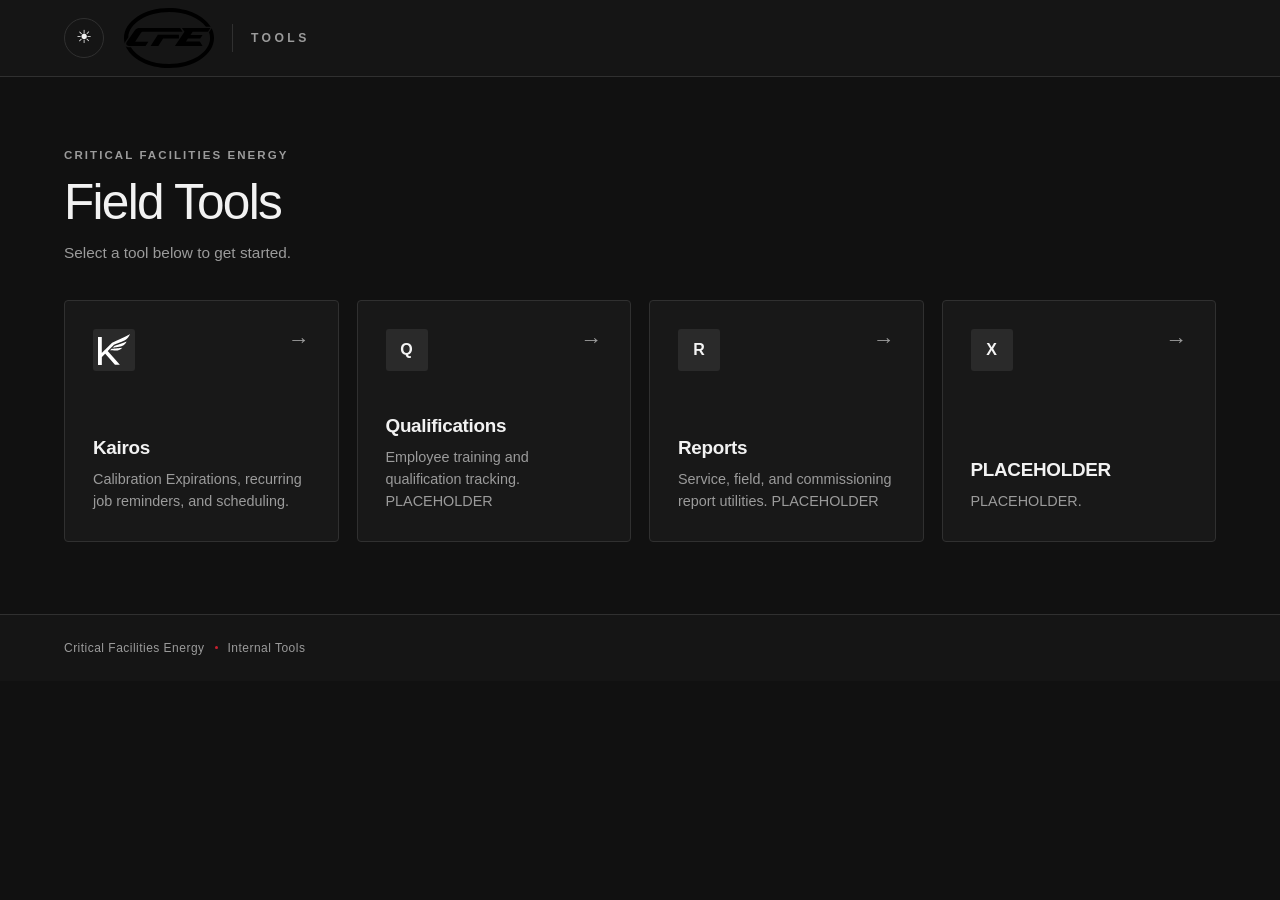
==== index.html @ b0e008b9 "Update logo image source in index.html" ====
<!DOCTYPE html>
<html lang="en">
<head>
    <meta charset="UTF-8">
    <meta name="viewport" content="width=device-width, initial-scale=1.0">

    <title>CFE Tools</title>

    <link rel="stylesheet" href="css/style.css">

    <script>
        const savedTheme = localStorage.getItem("cfe-theme");

        if (savedTheme === "light" || savedTheme === "dark") {
            document.documentElement.setAttribute("data-theme", savedTheme);
        }
    </script>
</head>

<body>

    <header class="site-header">
        <div class="container header-content">

            <button
                class="theme-toggle"
                id="theme-toggle"
                type="button"
                aria-label="Switch to light mode"
                title="Switch theme"
            >
                <span class="theme-icon sun-icon" aria-hidden="true">☀</span>
                <span class="theme-icon moon-icon" aria-hidden="true">☾</span>
            </button>

            <div class="brand">
                <img src="assets/CFEBlack.svg" alt="CFE" class="cfe-logo">
                
                <span class="brand-divider"></span>

                <span class="site-name">TOOLS</span>
            </div>

        </div>
    </header>


    <main class="container">

        <section class="intro">
            <p class="eyebrow">CRITICAL FACILITIES ENERGY</p>
            <h1>Field Tools</h1>
            <p class="intro-description">
                Select a tool below to get started.
            </p>
        </section>


        <section class="tools-grid">

            <a href="kairos/" class="tool-card">
                <div class="tool-card-top">
                    <div class="tool-icon"><img src="assets/Kairos/kairos-w.svg" style="padding: 5px;" alt="Kairos"></div>
                    <span class="arrow" aria-hidden="true">→</span>
                </div>

                <div class="tool-content">
                    <h2>Kairos</h2>
                    <p>
                        Calibration Expirations, recurring job reminders, and scheduling.
                    </p>
                </div>
            </a>


            <a href="#" class="tool-card">
                <div class="tool-card-top">
                    <div class="tool-icon">Q</div>
                    <span class="arrow" aria-hidden="true">→</span>
                </div>

                <div class="tool-content">
                    <h2>Qualifications</h2>
                    <p>
                        Employee training and qualification tracking. PLACEHOLDER
                    </p>
                </div>
            </a>


            <a href="#" class="tool-card">
                <div class="tool-card-top">
                    <div class="tool-icon">R</div>
                    <span class="arrow" aria-hidden="true">→</span>
                </div>

                <div class="tool-content">
                    <h2>Reports</h2>
                    <p>
                        Service, field, and commissioning report utilities. PLACEHOLDER
                    </p>
                </div>
            </a>


            <a href="#" class="tool-card">
                <div class="tool-card-top">
                    <div class="tool-icon">X</div>
                    <span class="arrow" aria-hidden="true">→</span>
                </div>

                <div class="tool-content">
                    <h2>PLACEHOLDER</h2>
                    <p>
                        PLACEHOLDER.
                    </p>
                </div>
            </a>

        </section>

    </main>


    <footer class="site-footer">
        <div class="container footer-content">
            <span>Critical Facilities Energy</span>
            <span class="footer-dot"></span>
            <span>Internal Tools</span>
        </div>
    </footer>

    <script src="js/script.js"></script>
</body>
</html>
---- css/style.css ----
/* ==================================================
   CFE Tools Hub
   Light + Dark mode
   Dark mode is the default.
================================================== */

:root {
    --cfe-red: #c9202f;

    --black: #111111;
    --charcoal: #1c1c1c;
    --dark-gray: #333333;
    --mid-gray: #777777;
    --light-gray: #d9d9d9;
    --lighter-gray: #e9e9e9;
    --off-white: #f6f6f6;
    --white: #ffffff;

    --page-width: 1200px;

    /* Theme colors - dark by default */
    --page-bg: #111111;
    --surface: #181818;
    --surface-hover: #1d1d1d;
    --header-bg: #151515;
    --footer-bg: #151515;

    --text-primary: #f2f2f2;
    --text-secondary: #9b9b9b;

    --border: #303030;
    --border-hover: #6b6b6b;

    --icon-bg: #2a2a2a;
    --icon-text: #f4f4f4;

    --shadow: rgba(0, 0, 0, 0.28);
}


/* ==================================================
   Light Theme
   Existing light-mode styling is preserved.
================================================== */

html[data-theme="light"] {
    --page-bg: var(--off-white);
    --surface: var(--white);
    --surface-hover: var(--white);
    --header-bg: var(--white);
    --footer-bg: var(--white);

    --text-primary: var(--black);
    --text-secondary: var(--mid-gray);

    --border: var(--light-gray);
    --border-hover: var(--dark-gray);

    --icon-bg: var(--charcoal);
    --icon-text: var(--white);

    --shadow: rgba(0, 0, 0, 0.05);
}


/* ==================================================
   Reset / Base
================================================== */

* {
    box-sizing: border-box;
}

html {
    scroll-behavior: smooth;
    color-scheme: dark;
}

html[data-theme="light"] {
    color-scheme: light;
}

body {
    margin: 0;

    font-family:
        "Montserrat",
        "Segoe UI",
        Arial,
        Helvetica,
        sans-serif;

    background: var(--page-bg);
    color: var(--text-primary);

    transition:
        background-color 180ms ease,
        color 180ms ease;
}

.container {
    width: min(90%, var(--page-width));
    margin: 0 auto;
}


/* ==================================================
   Header
================================================== */

.site-header {
    background: var(--header-bg);
    border-bottom: 1px solid var(--border);

    transition:
        background-color 180ms ease,
        border-color 180ms ease;
}

.header-content {
    min-height: 76px;

    display: flex;
    align-items: center;
    gap: 20px;
}


/* ==================================================
   Theme Toggle
================================================== */

.theme-toggle {
    width: 40px;
    height: 40px;

    flex: 0 0 40px;

    display: grid;
    place-items: center;

    padding: 0;

    background: transparent;
    color: var(--text-primary);

    border: 1px solid var(--border);
    border-radius: 50%;

    cursor: pointer;

    transition:
        color 180ms ease,
        border-color 180ms ease,
        background-color 180ms ease,
        transform 180ms ease;
}

.theme-toggle:hover {
    border-color: var(--cfe-red);
    color: var(--cfe-red);
    transform: translateY(-1px);
}

.theme-toggle:focus-visible {
    outline: 2px solid var(--cfe-red);
    outline-offset: 3px;
}

.theme-icon {
    grid-area: 1 / 1;

    font-size: 1.1rem;
    line-height: 1;

    transition:
        opacity 160ms ease,
        transform 220ms ease;
}

/* Dark mode shows the sun because clicking it switches to light mode. */
.sun-icon {
    opacity: 1;
    transform: rotate(0deg) scale(1);
}

.moon-icon {
    opacity: 0;
    transform: rotate(-20deg) scale(0.7);
}

html[data-theme="light"] .sun-icon {
    opacity: 0;
    transform: rotate(20deg) scale(0.7);
}

html[data-theme="light"] .moon-icon {
    opacity: 1;
    transform: rotate(0deg) scale(1);
}


/* ==================================================
   Branding
================================================== */

.brand {
    display: flex;
    align-items: center;
    gap: 18px;
}

.brand-mark {
    display: flex;
    align-items: center;
    justify-content: center;

    min-width: 74px;
    height: 42px;

    padding: 0 12px;

    background: var(--icon-bg);
    color: var(--icon-text);

    border-radius: 3px;

    font-size: 1rem;
    font-weight: 700;
    letter-spacing: 0.08em;

    transition:
        background-color 180ms ease,
        color 180ms ease;
}

.cfe-logo {
    display: block;
    width: 90px;
    height: auto;
}

.brand-divider {
    width: 1px;
    height: 28px;

    background: var(--border);

    transition: background-color 180ms ease;
}

.site-name {
    color: var(--text-secondary);

    font-size: 0.76rem;
    font-weight: 600;
    letter-spacing: 0.28em;

    transition: color 180ms ease;
}


/* ==================================================
   Intro
================================================== */

.intro {
    padding: 72px 0 34px;
}

.eyebrow {
    margin: 0 0 12px;

    color: var(--text-secondary);

    font-size: 0.72rem;
    font-weight: 600;
    letter-spacing: 0.18em;

    transition: color 180ms ease;
}

.intro h1 {
    margin: 0 0 10px;

    color: var(--text-primary);

    font-size: clamp(2.1rem, 4vw, 3.1rem);
    font-weight: 400;
    letter-spacing: -0.035em;

    transition: color 180ms ease;
}

.intro-description {
    margin: 0;

    color: var(--text-secondary);

    font-size: 0.96rem;
    line-height: 1.6;

    transition: color 180ms ease;
}


/* ==================================================
   Tool Grid
================================================== */

.tools-grid {
    display: grid;

    grid-template-columns:
        repeat(auto-fit, minmax(250px, 1fr));

    gap: 18px;

    padding-bottom: 72px;
}


/* ==================================================
   Tool Cards
================================================== */

.tool-card {
    position: relative;
    overflow: hidden;

    min-height: 215px;

    display: flex;
    flex-direction: column;
    justify-content: space-between;

    padding: 28px;

    background: var(--surface);

    border: 1px solid var(--border);
    border-radius: 4px;

    color: var(--text-primary);
    text-decoration: none;

    transition:
        background-color 180ms ease,
        color 180ms ease,
        transform 180ms ease,
        border-color 180ms ease,
        box-shadow 180ms ease;
}

.tool-card::after {
    content: "";

    position: absolute;

    left: 28px;
    bottom: 0;

    width: 0;
    height: 3px;

    background: var(--cfe-red);

    transition: width 220ms ease;
}

.tool-card:hover {
    transform: translateY(-2px);

    background: var(--surface-hover);
    border-color: var(--border-hover);

    box-shadow:
        0 8px 24px var(--shadow);
}

.tool-card:hover::after {
    width: 48px;
}


/* ==================================================
   Card Header
================================================== */

.tool-card-top {
    display: flex;
    align-items: flex-start;
    justify-content: space-between;
}

.tool-icon {
    width: 42px;
    height: 42px;

    display: flex;
    align-items: center;
    justify-content: center;

    background: var(--icon-bg);
    color: var(--icon-text);

    border-radius: 3px;

    font-size: 1rem;
    font-weight: 600;

    transition:
        background 180ms ease,
        color 180ms ease;
}

.arrow {
    color: var(--text-secondary);

    font-size: 1.35rem;
    line-height: 1;

    transition:
        color 180ms ease,
        transform 180ms ease;
}

.tool-card:hover .tool-icon {
    background: var(--cfe-red);
    color: var(--white);
}

.tool-card:hover .arrow {
    color: var(--cfe-red);
    transform: translateX(4px);
}


/* ==================================================
   Card Content
================================================== */

.tool-content {
    margin-top: 44px;
}

.tool-content h2 {
    margin: 0 0 9px;

    color: var(--text-primary);

    font-size: 1.18rem;
    font-weight: 600;
    letter-spacing: -0.015em;

    transition: color 180ms ease;
}

.tool-content p {
    margin: 0;

    color: var(--text-secondary);

    font-size: 0.9rem;
    line-height: 1.55;

    transition: color 180ms ease;
}


/* ==================================================
   Footer
================================================== */

.site-footer {
    background: var(--footer-bg);
    border-top: 1px solid var(--border);

    transition:
        background-color 180ms ease,
        border-color 180ms ease;
}

.footer-content {
    min-height: 66px;

    display: flex;
    align-items: center;
    gap: 10px;

    color: var(--text-secondary);

    font-size: 0.75rem;
    letter-spacing: 0.04em;

    transition: color 180ms ease;
}

.footer-dot {
    width: 3px;
    height: 3px;

    background: var(--cfe-red);
    border-radius: 50%;
}


/* ==================================================
   Accessibility
================================================== */

.tool-card:focus-visible {
    outline: 2px solid var(--cfe-red);
    outline-offset: 3px;
}


/* ==================================================
   Mobile
================================================== */

@media (max-width: 600px) {

    .header-content {
        min-height: 68px;
        gap: 14px;
    }

    .theme-toggle {
        width: 36px;
        height: 36px;

        flex-basis: 36px;
    }

    .brand {
        gap: 14px;
    }

    .brand-mark {
        min-width: 66px;
        height: 38px;
    }

    .brand-divider {
        height: 24px;
    }

    .intro {
        padding: 52px 0 28px;
    }

    .tools-grid {
        grid-template-columns: 1fr;
        padding-bottom: 52px;
    }

    .tool-card {
        min-height: 195px;
        padding: 24px;
    }

    .tool-card::after {
        left: 24px;
    }

    .footer-content {
        flex-wrap: wrap;
    }
}
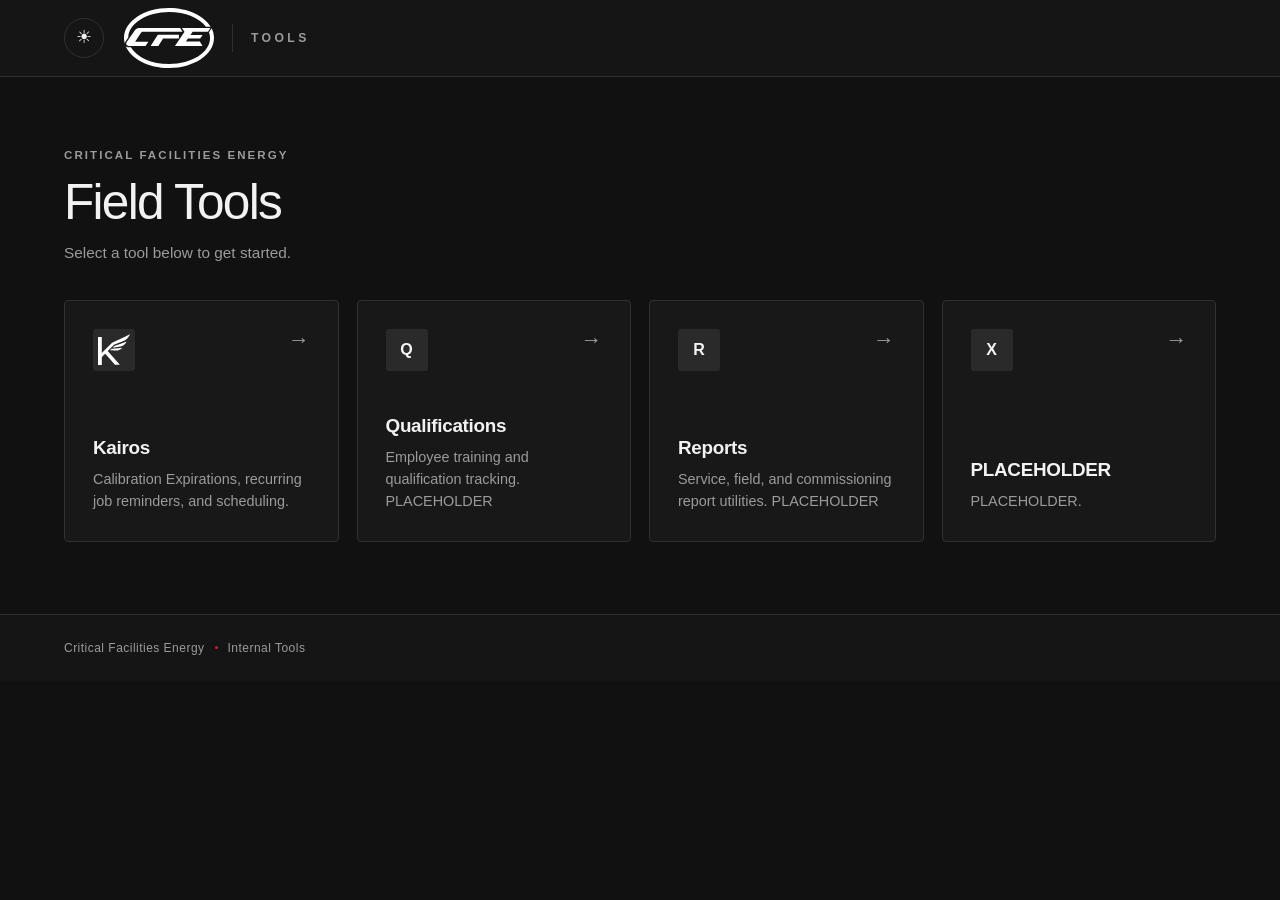
==== commit c6112106: "Update index.html" ====
--- a/index.html
+++ b/index.html
@@ -58,7 +58,7 @@
 
         <section class="tools-grid">
 
-            <a href="kairos/" class="tool-card">
+            <a href="kairos.cfetools.com" class="tool-card">
                 <div class="tool-card-top">
                     <div class="tool-icon"><img src="assets/Kairos/kairos-w.svg" style="padding: 5px;" alt="Kairos"></div>
                     <span class="arrow" aria-hidden="true">→</span>
--- a/css/style.css
+++ b/css/style.css
@@ -235,9 +235,17 @@
 }
 
 .cfe-logo {
-    display: block;
+	display: block;
     width: 90px;
     height: auto;
+    filter: invert(1);
+}
+
+html[data-theme="light"] .cfe-logo {
+	display: block;
+    width: 90px;
+    height: auto;
+    filter: none;
 }
 
 .brand-divider {
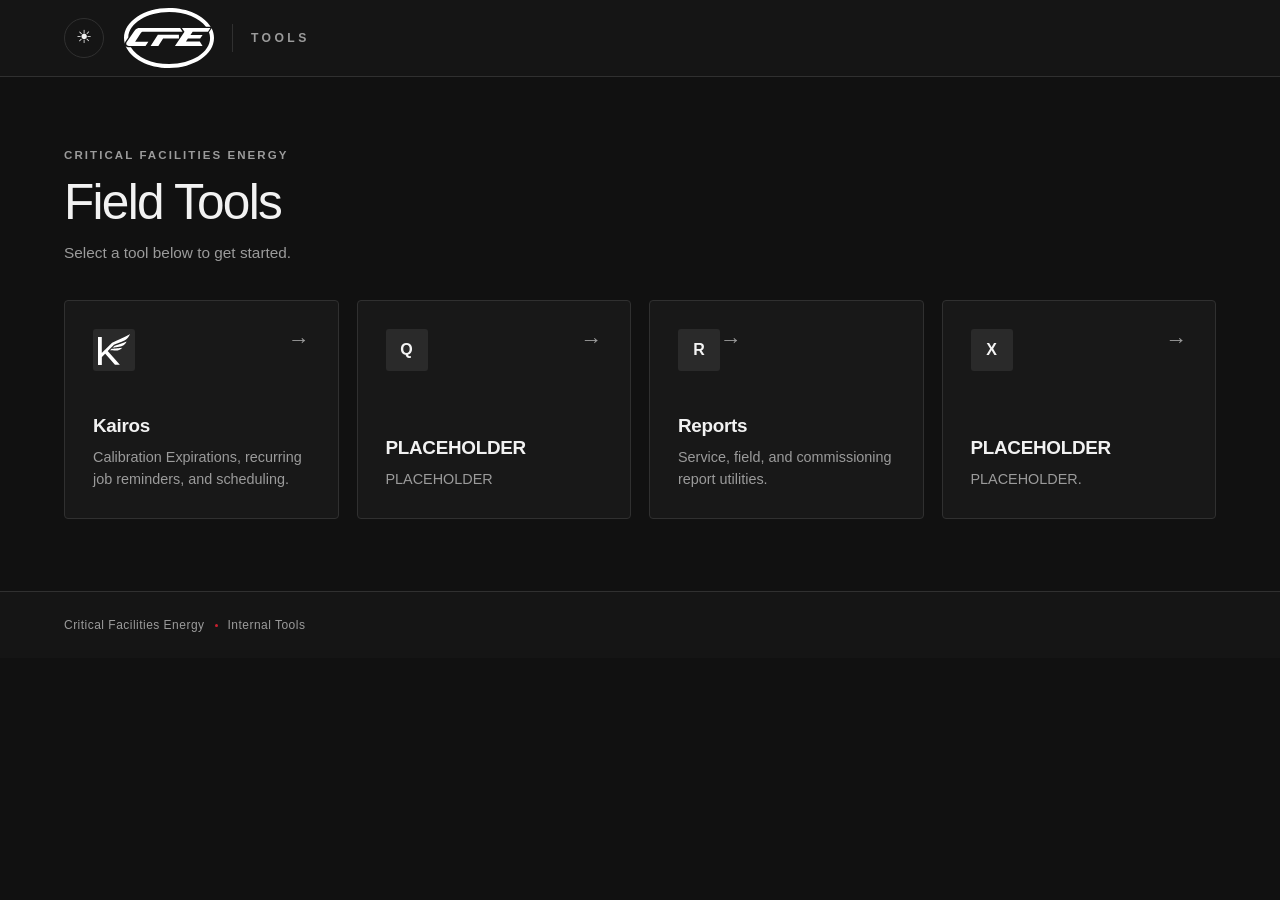
==== commit dd1531eb: "Report Accordion" ====
--- a/index.html
+++ b/index.html
@@ -58,7 +58,7 @@
 
         <section class="tools-grid">
 
-            <a href="kairos.cfetools.com" class="tool-card">
+            <a href="https://kairos.cfetools.com/" class="tool-card">
                 <div class="tool-card-top">
                     <div class="tool-icon"><img src="assets/Kairos/kairos-w.svg" style="padding: 5px;" alt="Kairos"></div>
                     <span class="arrow" aria-hidden="true">→</span>
@@ -80,15 +80,21 @@
                 </div>
 
                 <div class="tool-content">
-                    <h2>Qualifications</h2>
+                    <h2>PLACEHOLDER</h2>
                     <p>
-                        Employee training and qualification tracking. PLACEHOLDER
+                        PLACEHOLDER
                     </p>
                 </div>
             </a>
 
 
-            <a href="#" class="tool-card">
+            <button
+                class="tool-card tool-card-button reports-toggle"
+                id="reports-toggle"
+                type="button"
+                aria-expanded="false"
+                aria-controls="reports-dropdown"
+            >
                 <div class="tool-card-top">
                     <div class="tool-icon">R</div>
                     <span class="arrow" aria-hidden="true">→</span>
@@ -97,10 +103,31 @@
                 <div class="tool-content">
                     <h2>Reports</h2>
                     <p>
-                        Service, field, and commissioning report utilities. PLACEHOLDER
+                        Service, field, and commissioning report utilities.
                     </p>
                 </div>
-            </a>
+            </button>
+
+
+            <div class="reports-dropdown" id="reports-dropdown" hidden>
+                <div class="reports-subgrid">
+
+                    <a href="https://cfetools.com/reports/hyper/" class="tool-card report-card">
+                        <div class="tool-card-top">
+                            <div class="tool-icon"><img src="assets/hyper-smallw.svg" style="padding: 5px;" alt="Hyper"></div>
+                            <span class="arrow" aria-hidden="true">→</span>
+                        </div>
+
+                        <div class="tool-content">
+                            <h2>Hyper Daily Report</h2>
+                            <p>
+                                Hyper service daily field reporting.
+                            </p>
+                        </div>
+                    </a>
+
+                </div>
+            </div>
 
 
             <a href="#" class="tool-card">
--- a/css/style.css
+++ b/css/style.css
@@ -576,3 +576,44 @@
         flex-wrap: wrap;
     }
 }
+
+/* ==================================================
+   Expandable Reports
+================================================== */
+
+.tool-card-button {
+    width: 100%;
+    font: inherit;
+    text-align: left;
+    cursor: pointer;
+}
+
+.reports-toggle.is-open {
+    border-color: var(--cfe-red);
+}
+
+.reports-toggle.is-open .arrow {
+    color: var(--cfe-red);
+    transform: rotate(90deg);
+}
+
+.reports-dropdown {
+    grid-column: 1 / -1;
+    padding: 4px 0 8px;
+}
+
+.reports-subgrid {
+    display: grid;
+    grid-template-columns: repeat(auto-fill, minmax(250px, 280px));
+    gap: 18px;
+}
+
+.report-card {
+    min-height: 190px;
+}
+
+@media (max-width: 600px) {
+    .reports-subgrid {
+        grid-template-columns: 1fr;
+    }
+}
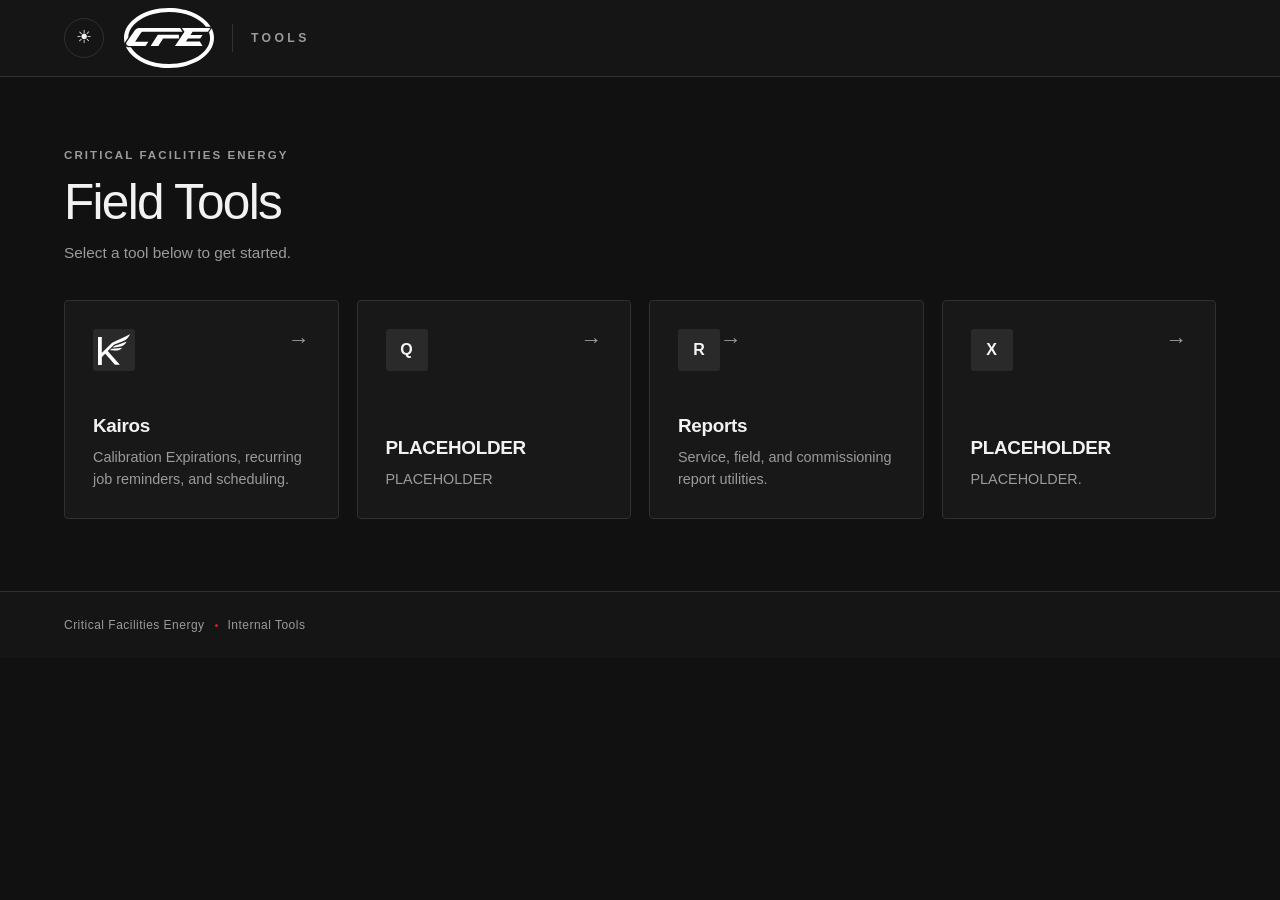
==== commit b04053d3: "Updated Cards, and Hyper Assets" ====
--- a/index.html
+++ b/index.html
@@ -89,11 +89,12 @@
 
 
             <button
-                class="tool-card tool-card-button reports-toggle"
+                class="tool-card tool-card-button tool-expander"
                 id="reports-toggle"
                 type="button"
+                data-panel="reports-panel"
                 aria-expanded="false"
-                aria-controls="reports-dropdown"
+                aria-controls="reports-panel"
             >
                 <div class="tool-card-top">
                     <div class="tool-icon">R</div>
@@ -108,28 +109,6 @@
                 </div>
             </button>
 
-
-            <div class="reports-dropdown" id="reports-dropdown" hidden>
-                <div class="reports-subgrid">
-
-                    <a href="https://cfetools.com/reports/hyper/" class="tool-card report-card">
-                        <div class="tool-card-top">
-                            <div class="tool-icon"><img src="assets/hyper-smallw.svg" style="padding: 5px;" alt="Hyper"></div>
-                            <span class="arrow" aria-hidden="true">→</span>
-                        </div>
-
-                        <div class="tool-content">
-                            <h2>Hyper Daily Report</h2>
-                            <p>
-                                Hyper service daily field reporting.
-                            </p>
-                        </div>
-                    </a>
-
-                </div>
-            </div>
-
-
             <a href="#" class="tool-card">
                 <div class="tool-card-top">
                     <div class="tool-icon">X</div>
@@ -143,6 +122,29 @@
                     </p>
                 </div>
             </a>
+			
+			
+			<div class="tool-panel" id="reports-panel" aria-hidden="true" hidden>
+                <div class="tool-panel-inner">
+                    <div class="reports-subgrid">
+
+                        <a href="https://cfetools.com/reports/hyper/" class="tool-card report-card">
+                            <div class="tool-card-top">
+                                <div class="tool-icon"><img src="assets/hyper-smallw.svg" style="padding: 5px;" alt="Hyper"></div>
+                                <span class="arrow" aria-hidden="true">→</span>
+                            </div>
+
+                            <div class="tool-content">
+                                <h2>Hyper Reports</h2>
+                                <p>
+                                    Hyper service daily field reporting.
+                                </p>
+                            </div>
+                        </a>
+
+                    </div>
+                </div>
+            </div>
 
         </section>
 
--- a/css/style.css
+++ b/css/style.css
@@ -578,33 +578,71 @@
 }
 
 /* ==================================================
-   Expandable Reports
-================================================== */
-
+   Expandable Tool Row Panels
+================================================== */
+
+/* Any card can become an expander by adding .tool-expander and a
+   data-panel attribute that points to a .tool-panel element. */
 .tool-card-button {
     width: 100%;
+    min-height: 215px;
+
     font: inherit;
     text-align: left;
     cursor: pointer;
 }
 
-.reports-toggle.is-open {
+.tool-expander.is-open {
     border-color: var(--cfe-red);
 }
 
-.reports-toggle.is-open .arrow {
+.tool-expander.is-open .arrow {
     color: var(--cfe-red);
     transform: rotate(90deg);
 }
 
-.reports-dropdown {
+/* The panel spans the complete grid width. JavaScript moves it after
+   the final card in the selected card's current row, so the same
+   behavior works at every responsive breakpoint. */
+.tool-panel {
     grid-column: 1 / -1;
-    padding: 4px 0 8px;
-}
-
+
+    height: 0;
+    min-width: 0;
+    margin-top: -18px;
+
+    overflow: hidden;
+    opacity: 0;
+
+    transition:
+        height 380ms cubic-bezier(0.22, 1, 0.36, 1),
+        margin-top 380ms cubic-bezier(0.22, 1, 0.36, 1),
+        opacity 200ms ease;
+}
+
+.tool-panel.is-open {
+    margin-top: 0;
+    opacity: 1;
+}
+
+.tool-panel-inner {
+    padding: 18px;
+
+    background: var(--header-bg);
+    border: 1px solid var(--border);
+    border-radius: 4px;
+
+    transition:
+        background-color 180ms ease,
+        border-color 180ms ease;
+}
+
+/* auto-fill intentionally keeps empty column tracks. With only one
+   report today, Hyper remains the same approximate width as a normal
+   tool card instead of stretching across the entire window. */
 .reports-subgrid {
     display: grid;
-    grid-template-columns: repeat(auto-fill, minmax(250px, 280px));
+    grid-template-columns: repeat(auto-fill, minmax(250px, 1fr));
     gap: 18px;
 }
 
@@ -613,7 +651,17 @@
 }
 
 @media (max-width: 600px) {
+    .tool-card-button {
+        min-height: 195px;
+    }
+
+    .tool-panel-inner {
+        padding: 14px;
+    }
+
     .reports-subgrid {
         grid-template-columns: 1fr;
-    }
-}
+        gap: 14px;
+    }
+}
+
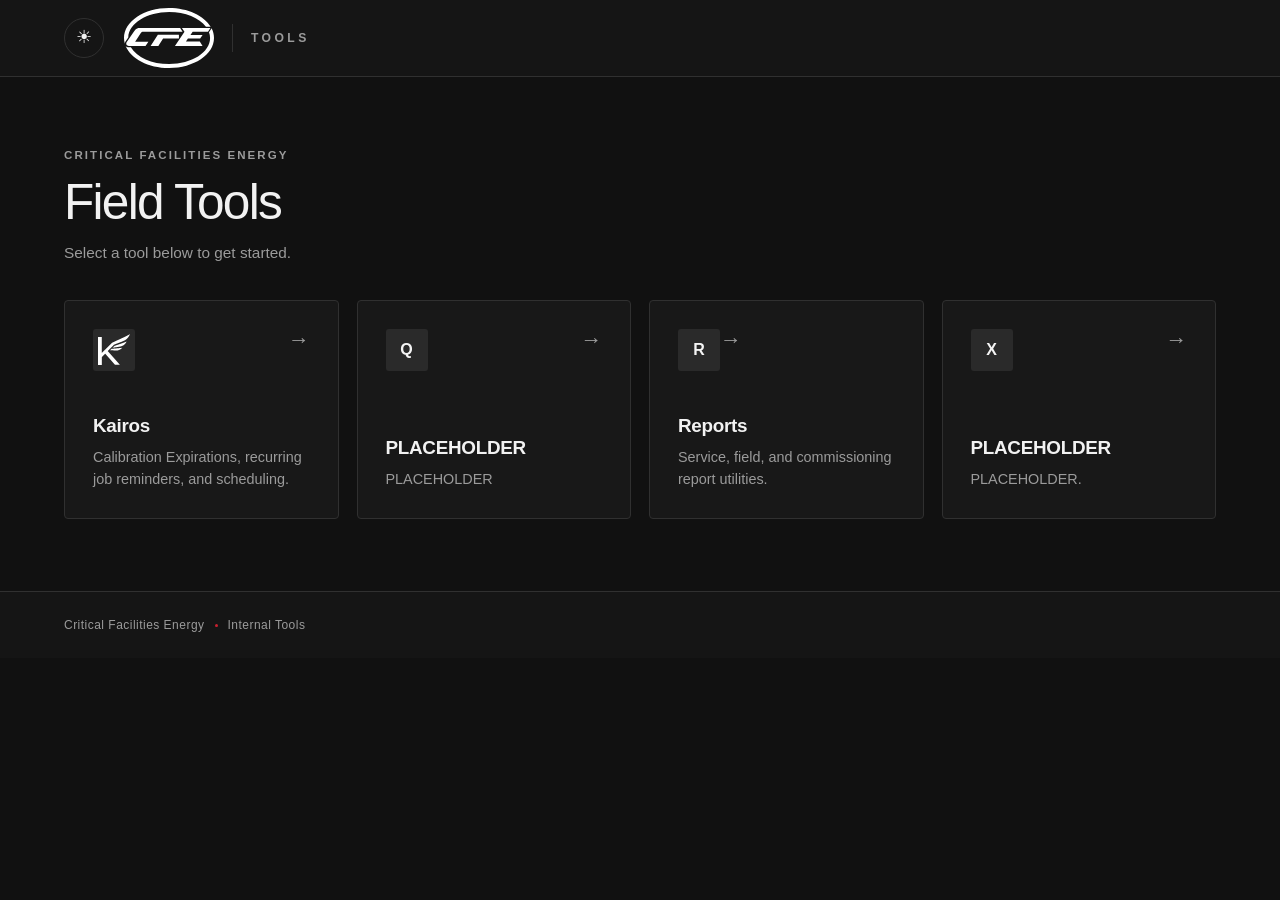
==== commit 399928f6: "Image Padding adjust" ====
--- a/index.html
+++ b/index.html
@@ -60,7 +60,7 @@
 
             <a href="https://kairos.cfetools.com/" class="tool-card">
                 <div class="tool-card-top">
-                    <div class="tool-icon"><img src="assets/Kairos/kairos-w.svg" style="padding: 5px;" alt="Kairos"></div>
+                    <div class="tool-icon"><img src="assets/Kairos/kairos-w.svg" alt="Kairos"></div>
                     <span class="arrow" aria-hidden="true">→</span>
                 </div>
 
@@ -130,7 +130,7 @@
 
                         <a href="https://cfetools.com/reports/hyper/" class="tool-card report-card">
                             <div class="tool-card-top">
-                                <div class="tool-icon"><img src="assets/hyper-smallw.svg" style="padding: 5px;" alt="Hyper"></div>
+                                <div class="tool-icon"><img src="assets/hyper-smallw.svg" alt="Hyper"></div>
                                 <span class="arrow" aria-hidden="true">→</span>
                             </div>
 
--- a/css/style.css
+++ b/css/style.css
@@ -422,6 +422,13 @@
         color 180ms ease;
 }
 
+.tool-icon img {
+    width: 100%;
+    height: 100%;
+    object-fit: contain;
+    padding: 5px;
+}
+
 .arrow {
     color: var(--text-secondary);
 
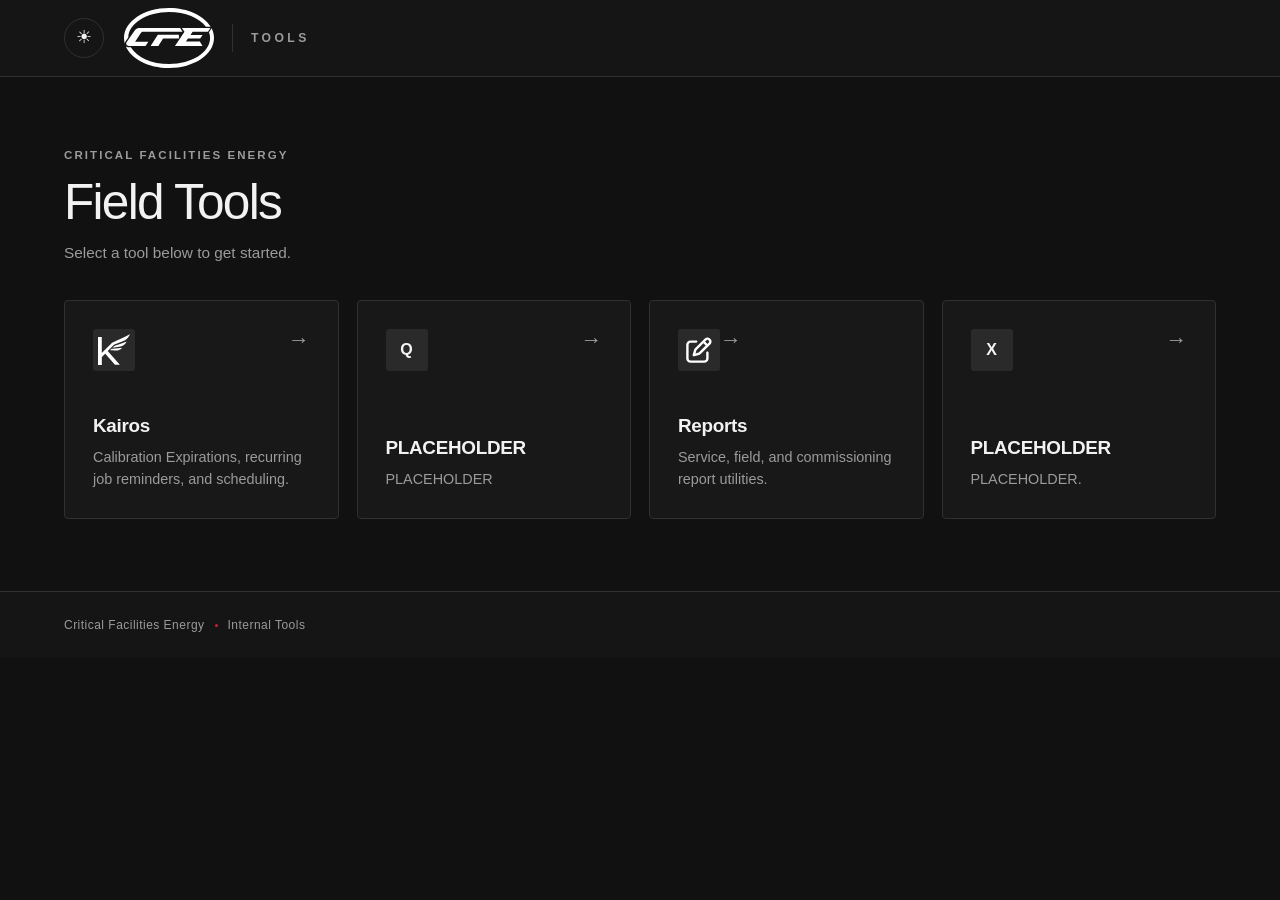
==== commit fc8c8316: "Changed SVG for Reports and Time" ====
--- a/index.html
+++ b/index.html
@@ -97,7 +97,7 @@
                 aria-controls="reports-panel"
             >
                 <div class="tool-card-top">
-                    <div class="tool-icon">R</div>
+                    <div class="tool-icon"><img src="assets/note.svg" alt="Reports"></div>
                     <span class="arrow" aria-hidden="true">→</span>
                 </div>
 
@@ -141,6 +141,20 @@
                                 </p>
                             </div>
                         </a>
+						
+						<a href="https://cfetools.com/reports/time/" class="tool-card report-card">
+                            <div class="tool-card-top">
+                                <div class="tool-icon"><img src="assets/clockw.svg" alt="Time"></div>
+                                <span class="arrow" aria-hidden="true">→</span>
+                            </div>
+
+                            <div class="tool-content">
+                                <h2>Time Logs</h2>
+                                <p>
+                                    Easily Create PDF Time Reports with Subcontractor signatures.
+                                </p>
+                            </div>
+                        </a>
 
                     </div>
                 </div>
